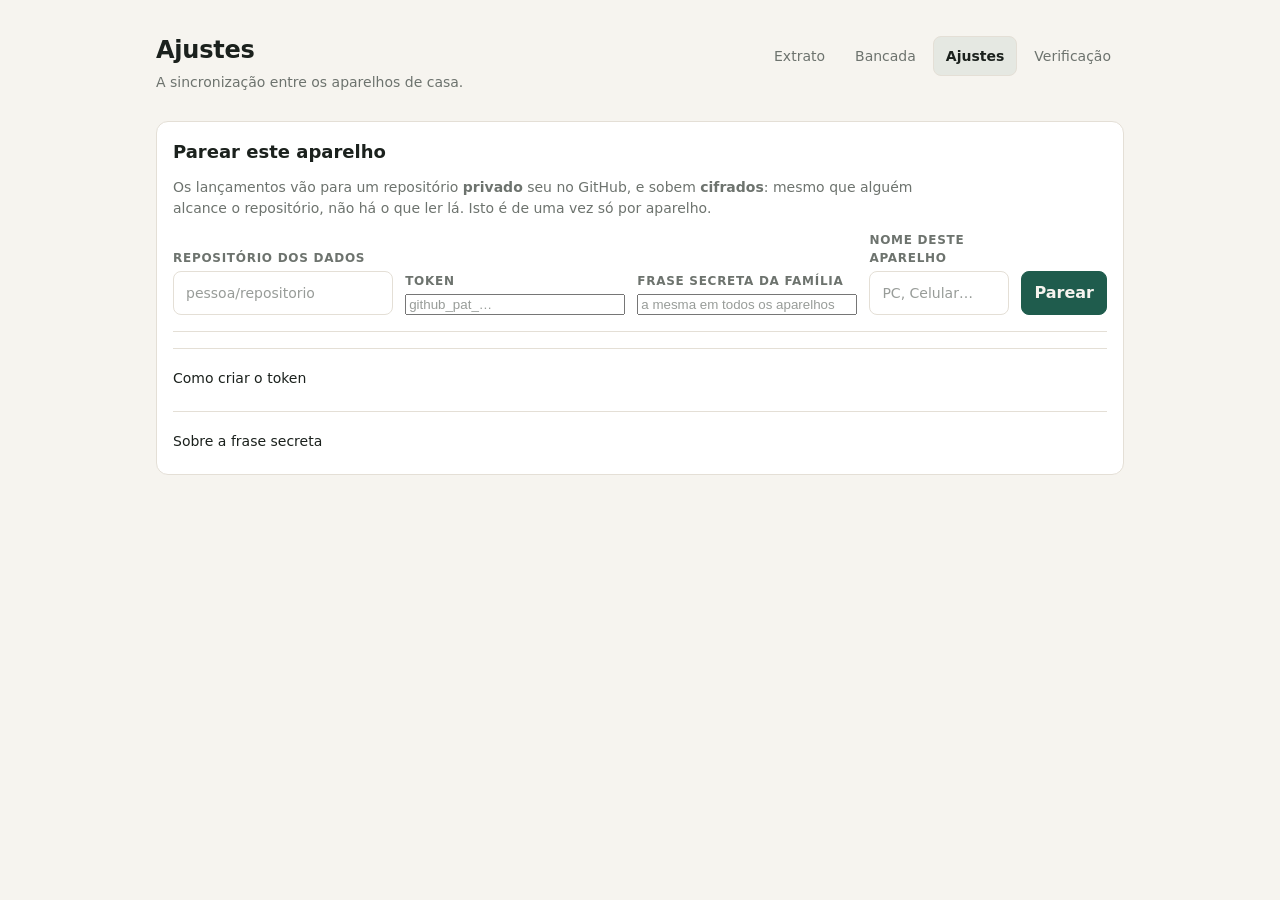
==== ajustes.html @ d8359dfd "Sincronização cifrada com o repositório privado O que sobe para o GitHub é ilegível: cada linha de e" ====
<!doctype html>
<html lang="pt-BR">
<head>
<meta charset="utf-8">
<meta name="viewport" content="width=device-width, initial-scale=1, viewport-fit=cover">
<title>Ajustes — App Finanças</title>
<meta name="description" content="Controle financeiro familiar, local e sincronizado.">
<link rel="manifest" href="manifest.webmanifest">
<meta name="theme-color" content="#16302b">
<link rel="stylesheet" href="css/base.css">
<link rel="stylesheet" href="css/bancada.css">
<link rel="stylesheet" href="css/ajustes.css">
</head>
<body class="pagina">

<header class="topo">
  <div class="identidade">
    <h1>Ajustes</h1>
    <p class="sub">A sincronização entre os aparelhos de casa.</p>
  </div>
  <nav class="navegacao" aria-label="Seções do app">
    <a href="extrato.html">Extrato</a>
    <a href="bancada.html">Bancada</a>
    <a href="ajustes.html" aria-current="page">Ajustes</a>
    <a href="verificacao.html">Verificação</a>
  </nav>
</header>

<main>

<p class="aviso" id="aviso" hidden></p>

<!-- Pareado: o estado, o botão e a saída. -->
<section class="cartao" id="painel-pareado" hidden>
  <h2>Sincronização</h2>

  <dl class="estado-sincronia" id="estado-sincronia"></dl>

  <div class="botoes">
    <button type="button" class="principal" id="b-sincronizar">Sincronizar agora</button>
    <span class="miudo" id="progresso"></span>
  </div>

  <p class="zona-perigo" id="zona-esquecer"></p>
</section>

<!-- Não pareado: o pareamento, que é de uma vez por aparelho. -->
<section class="cartao" id="painel-parear">
  <h2>Parear este aparelho</h2>

  <p class="nota">
    Os lançamentos vão para um repositório <strong>privado</strong> seu no GitHub, e sobem
    <strong>cifrados</strong>: mesmo que alguém alcance o repositório, não há o que ler lá.
    Isto é de uma vez só por aparelho.
  </p>

  <form class="formulario" id="f-parear">
    <div class="campo largo">
      <label for="p-repo">Repositório dos dados</label>
      <input type="text" id="p-repo" name="repo" autocomplete="off" spellcheck="false"
             placeholder="pessoa/repositorio">
    </div>

    <div class="campo largo">
      <label for="p-token">Token</label>
      <input type="password" id="p-token" name="token" autocomplete="off" spellcheck="false"
             placeholder="github_pat_…">
    </div>

    <div class="campo largo">
      <label for="p-frase">Frase secreta da família</label>
      <input type="password" id="p-frase" name="frase" autocomplete="off" spellcheck="false"
             placeholder="a mesma em todos os aparelhos">
    </div>

    <div class="campo">
      <label for="p-aparelho">Nome deste aparelho</label>
      <input type="text" id="p-aparelho" name="aparelho" autocomplete="off"
             placeholder="PC, Celular…">
    </div>

    <div class="campo acao">
      <button type="submit" class="principal">Parear</button>
    </div>
  </form>

  <details class="instrucoes">
    <summary>Como criar o token</summary>
    <ol>
      <li>
        Em <a href="https://github.com/settings/personal-access-tokens/new" target="_blank"
        rel="noopener">github.com/settings/personal-access-tokens/new</a>, crie um token
        <strong>fine-grained</strong>.
      </li>
      <li><strong>Repository access:</strong> <em>Only select repositories</em> → o repositório dos dados, e só ele.</li>
      <li><strong>Permissions → Repository permissions → Contents:</strong> <em>Read and write</em>.</li>
      <li><strong>Expiration:</strong> um ano. Token eterno é token esquecido.</li>
      <li>Copie o token e cole aqui. Ele fica só neste aparelho — nunca entra num lançamento, nunca sobe pro repositório.</li>
    </ol>
  </details>

  <details class="instrucoes">
    <summary>Sobre a frase secreta</summary>
    <p>
      É ela que cifra os seus lançamentos antes de subirem. Precisa ser <strong>a mesma nos
      dois aparelhos</strong> — o app confere, e recusa a errada antes de tocar em qualquer dado.
    </p>
    <p>
      <strong>Se você perdê-la, a cópia do GitHub vira ilegível</strong>, e nem eu nem o GitHub
      podem recuperar — é exatamente a propriedade que se quis comprar. O histórico continua
      inteiro dentro de cada aparelho. Guarde-a no gerenciador de senhas, ou no papel que você
      guarda bem.
    </p>
    <p>Frase, não PIN: quatro dígitos viram chave fraca.</p>
  </details>
</section>

</main>

<script type="module" src="js/ajustes.js"></script>
</body>
</html>
---- css/base.css ----
/* Fundações visuais. Os valores vêm de design/09-identidade.md — este arquivo é
   aquele documento virando pixel, e nada aqui deveria existir sem estar lá.

   Tudo vem de dentro do app: nenhuma fonte, ícone ou folha de fora
   (design/07-seguranca.md §3, zero requisição externa). */

:root {
  color-scheme: light dark;

  /* ── cor: papel ──────────────────────────────────────────────────────── */
  --fundo: #f6f4ef;
  --superficie: #ffffff;
  --borda: #e4dfd6;
  --borda-forte: #cdc5b8;
  --tinta: #1b211d;
  --tinta-fraca: #6d736e;
  --acento: #1f5c4d;
  --acento-fundo: #1f5c4d14;
  --alerta: #9b2c2c;
  --alerta-fundo: #9b2c2c14;
  --positivo: #1f6b3a;
  --atencao: #8a5a12;

  /* ── tipografia ──────────────────────────────────────────────────────── */
  --fonte: system-ui, -apple-system, "Segoe UI", Roboto, sans-serif;
  --mono: ui-monospace, "Cascadia Mono", "Segoe UI Mono", Menlo, Consolas, monospace;

  --t-miudo: 0.75rem;
  --t-apoio: 0.875rem;
  --t-corpo: 1rem;
  --t-secao: 1.125rem;
  --t-tela: 1.5rem;
  --t-destaque: 2.5rem;
  --t-digitando: 3.25rem;

  /* ── espaço: escala de 4 ─────────────────────────────────────────────── */
  --e1: 4px;
  --e2: 8px;
  --e3: 12px;
  --e4: 16px;
  --e6: 24px;
  --e8: 32px;
  --e12: 48px;

  --alvo: 44px;
  --leitura: 760px;

  /* ── superfície ──────────────────────────────────────────────────────── */
  --raio-controle: 8px;
  --raio-cartao: 12px;
  --raio-pilula: 999px;
}

@media (prefers-color-scheme: dark) {
  :root {
    --fundo: #121613;
    --superficie: #1a1f1c;
    --borda: #2b332e;
    --borda-forte: #3d4842;
    --tinta: #e8ebe8;
    --tinta-fraca: #98a09a;
    --acento: #6fcfae;
    --acento-fundo: #6fcfae1a;
    --alerta: #f08c8c;
    --alerta-fundo: #f08c8c1a;
    --positivo: #5fc98a;
    --atencao: #e0b263;
  }
}

* { box-sizing: border-box; }

html { -webkit-text-size-adjust: 100%; }

body {
  margin: 0;
  background: var(--fundo);
  color: var(--tinta);
  font: var(--t-corpo)/1.5 var(--fonte);
}

/* ── dinheiro ───────────────────────────────────────────────────────────── */
/* O componente mais importante do app: dinheiro aparece em toda tela.
   design/09-identidade.md §4 */

.dinheiro {
  font-variant-numeric: tabular-nums slashed-zero;
  font-feature-settings: "tnum" 1;
  white-space: nowrap; /* valor nunca parte no meio da linha */
}

.dinheiro .moeda {
  font-size: 0.78em;
  color: var(--tinta-fraca);
  margin-right: 0.15em;
}

.dinheiro .centavos {
  font-size: 0.7em;
  color: var(--tinta-fraca);
  vertical-align: 0.35em;
}

.dinheiro .til {
  font-size: 0.85em;
  color: var(--tinta-fraca);
  margin-right: 0.05em;
}

.dinheiro.destaque {
  font-size: var(--t-destaque);
  font-weight: 600;
  letter-spacing: -0.02em;
  line-height: 1.1;
}

/* ── controles ──────────────────────────────────────────────────────────── */

button,
.botao {
  font: inherit;
  font-size: var(--t-apoio);
  padding: var(--e2) var(--e3);
  min-height: var(--alvo);
  border: 1px solid var(--borda);
  border-radius: var(--raio-controle);
  background: var(--superficie);
  color: var(--tinta);
  cursor: pointer;
  transition: border-color 120ms, background-color 120ms, opacity 120ms;
}
button:hover { border-color: var(--borda-forte); }
button:disabled { opacity: 0.45; cursor: not-allowed; }
button.perigo { color: var(--alerta); }

button.principal {
  background: var(--acento);
  border-color: var(--acento);
  color: var(--fundo);
  font-size: var(--t-corpo);
  font-weight: 600;
}
@media (prefers-color-scheme: dark) {
  button.principal { color: #10211c; }
}

input[type="text"] {
  font: inherit;
  font-size: var(--t-apoio);
  padding: var(--e2) var(--e3);
  min-height: var(--alvo);
  min-width: 200px;
  flex: 1 1 200px;
  border: 1px solid var(--borda);
  border-radius: var(--raio-controle);
  background: var(--superficie);
  color: var(--tinta);
}

:focus-visible {
  outline: 2px solid var(--acento);
  outline-offset: 2px;
}

/* ── pílulas e chips ────────────────────────────────────────────────────── */

.pilulas {
  display: inline-flex;
  padding: 3px;
  gap: 2px;
  background: var(--fundo);
  border: 1px solid var(--borda);
  border-radius: var(--raio-pilula);
}
.pilulas button {
  min-height: 34px;
  padding: 0 var(--e3);
  border: 0;
  border-radius: var(--raio-pilula);
  background: transparent;
  color: var(--tinta-fraca);
  font-size: var(--t-apoio);
}
.pilulas button[aria-pressed="true"] {
  background: var(--superficie);
  color: var(--tinta);
  font-weight: 600;
  box-shadow: inset 0 0 0 1px var(--borda);
}

/* ── rótulo miúdo (cabeçalho de faixa) ──────────────────────────────────── */

.miudo {
  font-size: var(--t-miudo);
  font-weight: 600;
  text-transform: uppercase;
  letter-spacing: 0.06em;
  color: var(--tinta-fraca);
}

/* ── estados de linha (design/09 §7) ────────────────────────────────────── */

.previsto { opacity: 0.62; border-left: 2px dashed var(--borda-forte); padding-left: var(--e2); }
.vencido {
  background: var(--alerta-fundo);
  border-left: 3px solid var(--alerta);
  padding-left: var(--e2);
}

/* ── movimento: quase nenhum ────────────────────────────────────────────── */

@media (prefers-reduced-motion: reduce) {
  *, *::before, *::after { transition: none !important; animation: none !important; }
}

/* ── páginas de documentação/bancada ────────────────────────────────────── */

/* 760px é medida de TEXTO (--leitura). As telas do andar de cima são listas e
   tabelas de trabalho, e usam a mesma moldura mais larga — trocar de tela não
   pode mudar o chão debaixo do pé. */
.pagina { max-width: 1000px; margin: 0 auto; padding: 0 var(--e4) var(--e12); }

/* Onde o conteúdo é texto corrido, a medida de leitura continua valendo. */
.pagina .nota, .pagina .dica, .pagina .sub { max-width: var(--leitura); }

.topo { padding: var(--e8) 0 var(--e3); }
.topo h1 { margin: 0; font-size: var(--t-tela); font-weight: 600; letter-spacing: -0.01em; }
.topo .sub { margin: var(--e1) 0 0; color: var(--tinta-fraca); font-size: var(--t-apoio); }

.cartao {
  background: var(--superficie);
  border: 1px solid var(--borda);
  border-radius: var(--raio-cartao);
  padding: var(--e4);
  margin: var(--e4) 0;
}
.cartao h2 { margin: 0 0 var(--e3); font-size: var(--t-secao); font-weight: 600; }

.nota { margin: 0 0 var(--e3); color: var(--tinta-fraca); font-size: var(--t-apoio); }

.fatos { display: grid; grid-template-columns: auto 1fr; gap: var(--e1) var(--e3); margin: 0; }
.fatos dt { color: var(--tinta-fraca); font-size: var(--t-apoio); }
.fatos dd { margin: 0; font-family: var(--mono); font-size: var(--t-apoio); overflow-wrap: anywhere; }

.botoes { display: flex; flex-wrap: wrap; gap: var(--e2); align-items: center; }

.estado { margin-top: var(--e3); }
.estado:empty { display: none; }
.estado h3 { margin: var(--e3) 0 var(--e1); font-size: var(--t-miudo); text-transform: uppercase;
             letter-spacing: 0.06em; color: var(--tinta-fraca); }
.estado ul { margin: 0; padding-left: 18px; font-size: var(--t-apoio); }
.estado .vazio { color: var(--tinta-fraca); font-size: var(--t-apoio); }
.arquivada { color: var(--tinta-fraca); }

.placar { margin: var(--e3) 0 0; font-weight: 600; }
.placar.ok { color: var(--positivo); }
.placar.falhou { color: var(--alerta); }

.resultados, .eventos { margin: var(--e2) 0 0; padding-left: 20px; font-size: var(--t-apoio); }
.resultados li { margin: 3px 0; }
.resultados .grupo { color: var(--tinta-fraca); }
.resultados .passou::marker { color: var(--positivo); }
.resultados .falhou::marker { color: var(--alerta); }
.resultados .falhou { color: var(--alerta); }
.resultados pre {
  margin: var(--e1) 0 var(--e2); padding: var(--e2) var(--e3);
  background: var(--fundo); border: 1px solid var(--borda); border-radius: var(--raio-controle);
  font-family: var(--mono); font-size: var(--t-miudo); white-space: pre-wrap; color: var(--tinta);
}

.eventos { font-family: var(--mono); font-size: var(--t-miudo); }
.eventos li { margin: 2px 0; overflow-wrap: anywhere; }

.aviso {
  margin: var(--e3) 0 0; padding: var(--e2) var(--e3);
  border: 1px solid var(--atencao); border-radius: var(--raio-controle);
  color: var(--atencao); font-size: var(--t-apoio);
}

code { font-family: var(--mono); font-size: 0.9em; }

/* ── navegação do andar de cima ─────────────────────────────────────────── */
/* Um elo de texto no meio da frase não é caminho: as seções ficam no topo, à
   direita, do mesmo jeito em toda tela. No celular elas descem para a linha de
   baixo em vez de espremer o título. (O térreo não tem isto — D11.) */

.topo {
  display: flex;
  align-items: flex-start;
  justify-content: space-between;
  flex-wrap: wrap;
  gap: var(--e3) var(--e4);
}
.topo .identidade { min-width: 0; }

.navegacao { display: flex; flex-wrap: wrap; gap: var(--e1); padding-top: var(--e1); }
.navegacao a {
  display: inline-flex;
  align-items: center;
  min-height: 40px;
  padding: var(--e2) var(--e3);
  border: 1px solid transparent;
  border-radius: var(--raio-controle);
  color: var(--tinta-fraca);
  font-size: var(--t-apoio);
  text-decoration: none;
}
.navegacao a:hover { color: var(--tinta); border-color: var(--borda); }
.navegacao a[aria-current="page"] {
  color: var(--tinta);
  font-weight: 600;
  background: var(--acento-fundo);
  border-color: var(--borda);
}
---- css/bancada.css ----
/* Bancada — a tela de gerenciar. Valores de design/09-identidade.md.

   Ela é trabalho de sentar, e o caminho principal é o PC (04-categorias §7):
   aqui cabe densidade que a tela de captura não tolera. Mas densidade não é
   bagunça — três listas, três abas, e uma linha por item. */

/* ── abas ───────────────────────────────────────────────────────────────── */

.abas {
  display: flex;
  gap: var(--e1);
  margin-top: var(--e4);
  border-bottom: 1px solid var(--borda);
}

.abas [role="tab"] {
  min-height: 40px;
  padding: var(--e2) var(--e4);
  border: 0;
  border-bottom: 2px solid transparent;
  border-radius: 0;
  background: none;
  color: var(--tinta-fraca);
  font-size: var(--t-apoio);
}
.abas [role="tab"]:hover { color: var(--tinta); }
.abas [role="tab"][aria-selected="true"] {
  color: var(--tinta);
  border-bottom-color: var(--acento);
  font-weight: 600;
}

.abas .contador {
  margin-left: var(--e1);
  padding: 0 6px;
  border-radius: var(--raio-pilula);
  background: var(--fundo);
  color: var(--tinta-fraca);
  font-size: var(--t-miudo);
  font-variant-numeric: tabular-nums;
}
.abas .contador:empty { display: none; }

.painel { margin-top: 0; border-top-left-radius: 0; border-top-right-radius: 0; }
.painel[hidden] { display: none; }

/* ── formulário de criar ────────────────────────────────────────────────── */
/* Rótulo em cima, sempre visível: placeholder que some quando se digita é a
   forma mais barata de a pessoa esquecer em qual campo está. */

.formulario {
  display: flex;
  flex-wrap: wrap;
  align-items: flex-end;
  gap: var(--e3);
  padding-bottom: var(--e4);
  border-bottom: 1px solid var(--borda);
}

.campo { display: flex; flex-direction: column; gap: var(--e1); flex: 1 1 140px; min-width: 0; }
.campo.largo { flex: 2 1 220px; }
.campo.estreito { flex: 0 1 100px; }
.campo.acao { flex: 0 0 auto; }
.campo input[type="date"] { max-width: 190px; }

.campo label,
.campo .rotulo {
  font-size: var(--t-miudo);
  font-weight: 600;
  text-transform: uppercase;
  letter-spacing: 0.06em;
  color: var(--tinta-fraca);
}

.campo input[type="text"],
.campo input[type="number"],
.campo input[type="date"],
.campo select {
  font: inherit;
  font-size: var(--t-apoio);
  width: 100%;
  min-width: 0;
  flex: none;
  min-height: var(--alvo);
  padding: var(--e2) var(--e3);
  border: 1px solid var(--borda);
  border-radius: var(--raio-controle);
  background: var(--superficie);
  color: var(--tinta);
}
.campo input::placeholder { color: var(--tinta-fraca); opacity: 0.7; }

/* Os campos do cartão só existem quando o tipo é cartão (D13).
   `display` de folha de estilo vence o atributo `hidden` do HTML — sem a
   segunda linha o formulário pede limite pra conta corrente. */
.so-cartao { display: flex; flex-wrap: wrap; gap: var(--e3); flex: 1 1 100%; }
.so-cartao[hidden] { display: none; }

.formulario .dica {
  flex: 1 1 100%;
  margin: 0;
  color: var(--tinta-fraca);
  font-size: var(--t-apoio);
}

/* ── as listas ──────────────────────────────────────────────────────────── */

/* A LISTA é a grade, não cada linha: coluna só alinha de verdade quando todas
   as linhas compartilham a mesma grade. Com uma grade por linha, cada uma
   calculava a própria largura e o cabeçalho nunca batia com os valores. */
.itens {
  list-style: none;
  margin: 0;
  padding: 0;
  display: grid;
  grid-template-columns: minmax(130px, 1.2fr) minmax(0, 1.1fr) auto minmax(80px, auto) auto;
  align-items: center;
  column-gap: var(--e3);
}

/* Categoria e etiqueta: só nome, uso e ações. */
.itens.simples { grid-template-columns: minmax(130px, 1fr) minmax(80px, auto) auto; }

.item { display: contents; }
.item > * { padding: var(--e1) 0; border-bottom: 1px solid var(--borda); min-width: 0; }
.item:last-child > * { border-bottom: 0; }
.item:hover > * { background: var(--acento-fundo); }

.divisor, .vazio, .proximo { grid-column: 1 / -1; }

/* O nome é um botão porque clicar nele renomeia — renomear é livre e vale no
   passado inteiro, então não precisa de cerimônia. */
.item .nome {
  width: 100%;
  min-height: 36px;
  padding: var(--e1) var(--e2);
  border: 0;
  border-radius: var(--raio-controle);
  background: none;
  color: inherit;
  font: inherit;
  font-weight: 500;
  text-align: left;
  overflow: hidden;
  text-overflow: ellipsis;
  white-space: nowrap;
}
.item .nome:hover { background: var(--acento-fundo); }

.item .meta,
.item .uso {
  color: var(--tinta-fraca);
  font-size: var(--t-apoio);
  min-width: 0;
  overflow: hidden;
  text-overflow: ellipsis;
  white-space: nowrap;
}
.item .uso { text-align: right; }
.item .valor { text-align: right; font-weight: 600; white-space: nowrap; }
.item .sem-uso { opacity: 0.7; }

/* As ações só aparecem quando a linha é alcançada: vinte linhas com três botões
   acesos cada é mais ruído do que lista. No toque, onde não existe hover, elas
   ficam sempre visíveis. */
.item .acoes-item { display: flex; gap: var(--e1); align-items: center; justify-content: flex-end; }
.item .acoes-item .pergunta { color: var(--tinta-fraca); font-size: var(--t-apoio); }
.item .acoes-item button { min-height: 34px; }
.item .acoes-item button.perigo { border-color: var(--alerta); }

@media (hover: hover) {
  .item .acoes-item { opacity: 0; transition: opacity 120ms; }
  .item:hover .acoes-item,
  .item:focus-within .acoes-item,
  .item.confirmando .acoes-item { opacity: 1; }
}

.item.arquivada .nome,
.item.arquivada .meta,
.item.arquivada .valor { color: var(--tinta-fraca); }

.divisor {
  margin-top: var(--e4);
  padding: var(--e1) var(--e2) !important;
  border-bottom: 0 !important;
  font-size: var(--t-miudo);
  font-weight: 600;
  text-transform: uppercase;
  letter-spacing: 0.06em;
  color: var(--tinta-fraca);
}
.itens .divisor:first-child { margin-top: var(--e3); }

.vazio { color: var(--tinta-fraca); font-size: var(--t-apoio); padding: var(--e4) 0; }

.em-edicao {
  font: inherit;
  font-size: var(--t-apoio);
  width: 100%;
  min-height: 36px;
  padding: var(--e1) var(--e2);
  border: 1px solid var(--acento);
  border-radius: var(--raio-controle);
  background: var(--superficie);
  color: var(--tinta);
}

.elo {
  min-height: 34px;
  padding: var(--e1) var(--e2);
  border: 0;
  background: none;
  color: var(--tinta-fraca);
  font-size: var(--t-apoio);
  text-decoration: underline;
  text-decoration-color: var(--borda-forte);
  text-underline-offset: 4px;
}
.elo:hover { color: var(--tinta); }

/* No celular a bancada continua cabendo: a lista deixa de ser tabela e cada
   linha vira bloco. Tabela com rolagem horizontal é o que o design proíbe. */
@media (max-width: 600px) {
  .itens { display: block; }
  .item.colunas { display: none; }

  .item {
    display: grid;
    grid-template-columns: 1fr auto;
    row-gap: 2px;
    column-gap: var(--e3);
    padding: var(--e2) 0;
    border-bottom: 1px solid var(--borda);
  }
  .item > * { padding: 0; border-bottom: 0; }
  .item.subtotal > * { border-top: 0; padding: 0; }
  .item.subtotal { border-top: 1px solid var(--borda); margin-bottom: var(--e4); }
  .item .nome { grid-column: 1 / -1; }
  /* No celular sobra altura e falta largura: o detalhe quebra linha em vez de
     virar reticência. */
  .item .meta { grid-column: 1; white-space: normal; overflow: visible; }
  .item .valor { grid-column: 2; text-align: right; }
  .item .uso { grid-column: 1; text-align: left; }
  .item .acoes-item { grid-column: 2; }
  .abas [role="tab"] { padding: var(--e2) var(--e3); }
}

/* ── blocos, subtotais e cabeçalho de colunas ───────────────────────────── */
/* Faixa é bloco: cabeçalho em rótulo miúdo, subtotal na última linha separado
   por um fio, e 24px de respiro entre blocos — maior que os 16px entre itens,
   que é o que faz o olho entender que são coisas de naturezas diferentes
   (design/09-identidade.md §7). */

.titulo-bloco {
  margin: 0 0 var(--e3);
  font-size: var(--t-miudo);
  font-weight: 600;
  text-transform: uppercase;
  letter-spacing: 0.06em;
  color: var(--tinta-fraca);
}

.divisor .quantos {
  margin-left: var(--e2);
  color: var(--tinta-fraca);
  font-weight: 400;
  font-variant-numeric: tabular-nums;
}

.item.colunas > * { padding-bottom: var(--e2); }
.item.colunas span {
  font-size: var(--t-miudo);
  font-weight: 600;
  text-transform: uppercase;
  letter-spacing: 0.06em;
  color: var(--tinta-fraca);
}
.item.colunas .nome { padding-left: var(--e2); }

.item.subtotal > * {
  border-bottom: 0;
  border-top: 1px solid var(--borda);
  padding-top: var(--e2);
  padding-bottom: var(--e6);
}
.item.subtotal .nome {
  font-size: var(--t-miudo);
  font-weight: 600;
  text-transform: uppercase;
  letter-spacing: 0.06em;
  color: var(--tinta-fraca);
  padding-left: var(--e2);
}
.item.subtotal .valor { font-weight: 600; }

/* Vermelho onde ele informa: saldo negativo, conta estourada, dívida
   (09-identidade §3). Nunca em toda despesa, que apagaria o sinal. */
.item .valor.negativo .moeda,
.item .valor.negativo .centavos { color: inherit; opacity: 0.8; }
.item .valor.negativo { color: var(--alerta); }

/* ── o próximo passo ────────────────────────────────────────────────────── */
/* Conta e categoria são o mínimo sem o qual não dá pra lançar. Dizer isso uma
   vez, no lugar certo, é diferente de convidar pra configurar coisa opcional. */

.proximo {
  margin: var(--e4) 0 0;
  padding: var(--e2) var(--e3);
  border-left: 2px solid var(--acento);
  background: var(--acento-fundo);
  border-radius: 0 var(--raio-controle) var(--raio-controle) 0;
  color: var(--tinta-fraca);
  font-size: var(--t-apoio);
}
.proximo[hidden] { display: none; }
.proximo .elo { color: var(--tinta); }
---- css/ajustes.css ----
/* Ajustes — pareamento e sincronização. Valores de design/09-identidade.md.
   Os campos e listas vêm da bancada; aqui só o que é desta tela. */

.estado-sincronia {
  display: grid;
  grid-template-columns: auto 1fr;
  gap: var(--e2) var(--e4);
  margin: 0 0 var(--e4);
  padding-bottom: var(--e4);
  border-bottom: 1px solid var(--borda);
}
.estado-sincronia dt {
  color: var(--tinta-fraca);
  font-size: var(--t-miudo);
  font-weight: 600;
  text-transform: uppercase;
  letter-spacing: 0.06em;
  align-self: center;
}
.estado-sincronia dd { margin: 0; font-size: var(--t-apoio); }

/* Privado não é enfeite: é a proteção principal dos dados sincronizados, e o
   app só chega aqui depois de conferir (07-seguranca §4.2). */
.selo-privado {
  margin-left: var(--e2);
  padding: 1px var(--e2);
  border: 1px solid var(--borda);
  border-radius: var(--raio-pilula);
  color: var(--tinta-fraca);
  font-size: var(--t-miudo);
}

.botoes { display: flex; align-items: center; gap: var(--e3); flex-wrap: wrap; }

/* O recado da sincronização tem três tons, e o grave é outra categoria:
   repositório público não some sozinho nem se resolve depois. */
.aviso.ok { border-color: var(--borda-forte); color: var(--tinta); }
.aviso.erro { border-color: var(--atencao); color: var(--atencao); }
.aviso.grave {
  border: 2px solid var(--alerta);
  background: var(--alerta-fundo);
  color: var(--alerta);
  font-weight: 600;
}

.zona-perigo {
  display: flex;
  flex-wrap: wrap;
  align-items: center;
  gap: var(--e2);
  margin: var(--e4) 0 0;
  padding-top: var(--e3);
  border-top: 1px solid var(--borda);
  font-size: var(--t-apoio);
}
.zona-perigo .pergunta { color: var(--tinta-fraca); }
.zona-perigo button { min-height: 34px; }
.zona-perigo button.perigo { border-color: var(--alerta); }

/* As instruções ficam recolhidas: quem já pareou não precisa vê-las de novo. */
.instrucoes {
  margin-top: var(--e4);
  padding-top: var(--e3);
  border-top: 1px solid var(--borda);
  font-size: var(--t-apoio);
  color: var(--tinta-fraca);
}
.instrucoes summary {
  cursor: pointer;
  color: var(--tinta);
  font-size: var(--t-apoio);
  min-height: 34px;
  display: flex;
  align-items: center;
}
.instrucoes ol { margin: var(--e2) 0 0; padding-left: 20px; }
.instrucoes li { margin: var(--e2) 0; }
.instrucoes p { margin: var(--e2) 0; max-width: var(--leitura); }
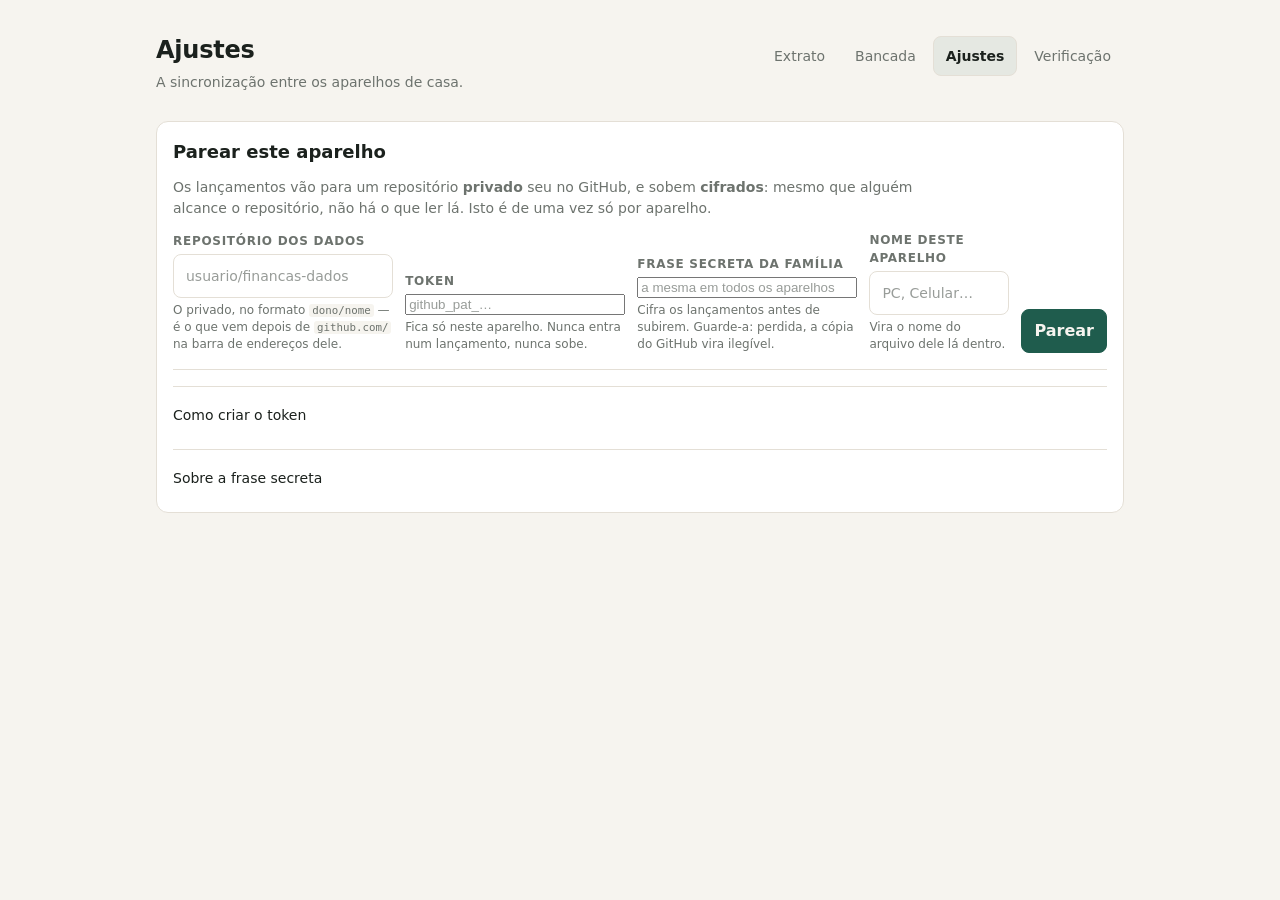
==== commit 19988cbd: "Ajustes: diz o que cada campo do pareamento espera O rótulo sozinho não ensinava o formato dono/nome" ====
--- a/ajustes.html
+++ b/ajustes.html
@@ -58,25 +58,31 @@
     <div class="campo largo">
       <label for="p-repo">Repositório dos dados</label>
       <input type="text" id="p-repo" name="repo" autocomplete="off" spellcheck="false"
-             placeholder="pessoa/repositorio">
+             placeholder="usuario/financas-dados">
+      <small class="pista">O privado, no formato <code>dono/nome</code> — é o que vem depois
+        de <code>github.com/</code> na barra de endereços dele.</small>
     </div>
 
     <div class="campo largo">
       <label for="p-token">Token</label>
       <input type="password" id="p-token" name="token" autocomplete="off" spellcheck="false"
              placeholder="github_pat_…">
+      <small class="pista">Fica só neste aparelho. Nunca entra num lançamento, nunca sobe.</small>
     </div>
 
     <div class="campo largo">
       <label for="p-frase">Frase secreta da família</label>
       <input type="password" id="p-frase" name="frase" autocomplete="off" spellcheck="false"
              placeholder="a mesma em todos os aparelhos">
+      <small class="pista">Cifra os lançamentos antes de subirem. Guarde-a: perdida, a cópia
+        do GitHub vira ilegível.</small>
     </div>
 
     <div class="campo">
       <label for="p-aparelho">Nome deste aparelho</label>
       <input type="text" id="p-aparelho" name="aparelho" autocomplete="off"
              placeholder="PC, Celular…">
+      <small class="pista">Vira o nome do arquivo dele lá dentro.</small>
     </div>
 
     <div class="campo acao">
--- a/css/ajustes.css
+++ b/css/ajustes.css
@@ -76,3 +76,16 @@
 .instrucoes ol { margin: var(--e2) 0 0; padding-left: 20px; }
 .instrucoes li { margin: var(--e2) 0; }
 .instrucoes p { margin: var(--e2) 0; max-width: var(--leitura); }
+
+/* A pista mora embaixo do campo, não no placeholder: placeholder some quando
+   se digita, e é justamente aí que a dúvida aparece. */
+.campo .pista {
+  color: var(--tinta-fraca);
+  font-size: var(--t-miudo);
+  line-height: 1.4;
+}
+.campo .pista code {
+  padding: 0 3px;
+  border-radius: 3px;
+  background: var(--fundo);
+}
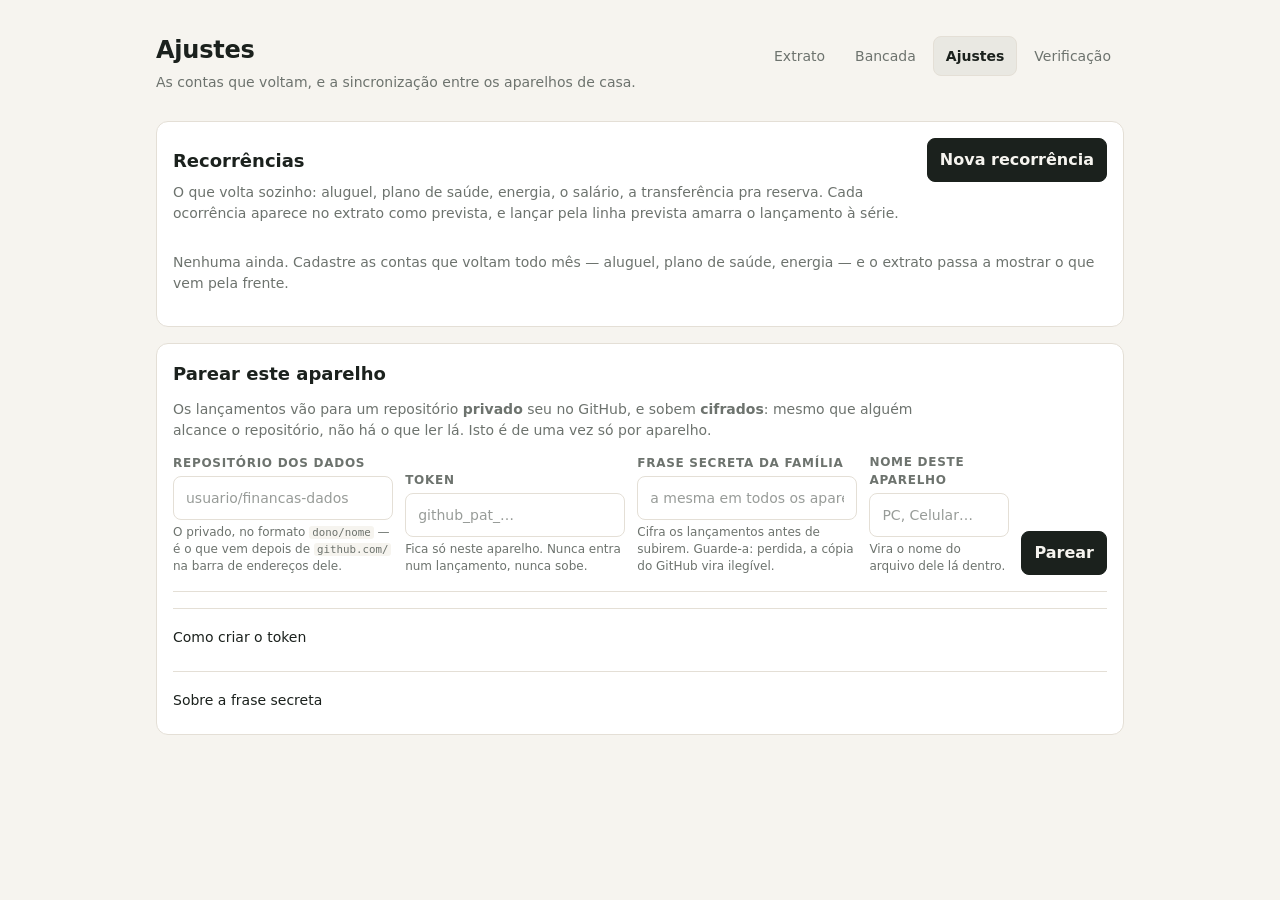
==== commit 71a9907b: "Fecha a alimentação: fila de pendências, devolução, conferência, fundir, recorrências - "Precisa de " ====
--- a/ajustes.html
+++ b/ajustes.html
@@ -16,7 +16,7 @@
 <header class="topo">
   <div class="identidade">
     <h1>Ajustes</h1>
-    <p class="sub">A sincronização entre os aparelhos de casa.</p>
+    <p class="sub">As contas que voltam, e a sincronização entre os aparelhos de casa.</p>
   </div>
   <nav class="navegacao" aria-label="Seções do app">
     <a href="extrato.html">Extrato</a>
@@ -24,11 +24,35 @@
     <a href="ajustes.html" aria-current="page">Ajustes</a>
     <a href="verificacao.html">Verificação</a>
   </nav>
+  <div class="nuvem" id="nuvem" hidden>
+    <span class="carimbo" data-papel="carimbo"></span>
+    <button type="button" class="bt-nuvem" data-papel="b-nuvem"
+            aria-label="Sincronizar agora" title="Sincronizar agora">
+      <svg viewBox="0 0 20 20" fill="none" stroke="currentColor" stroke-width="1.6"
+           stroke-linecap="round" stroke-linejoin="round" aria-hidden="true">
+        <path d="M6 15h8.2a3 3 0 0 0 .3-6 4.5 4.5 0 0 0-8.6-1.1A3.6 3.6 0 0 0 6 15z"/>
+      </svg>
+    </button>
+  </div>
 </header>
 
 <main>
 
 <p class="aviso" id="aviso" hidden></p>
+
+<!-- Recorrências: cadastradas uma vez, no andar de cima (design/03 §4). -->
+<section class="cartao" id="painel-recorrencias">
+  <div class="cabeca-secao">
+    <h2>Recorrências</h2>
+    <button type="button" class="principal" id="b-nova-recorrencia">Nova recorrência</button>
+  </div>
+  <p class="nota">
+    O que volta sozinho: aluguel, plano de saúde, energia, o salário, a transferência pra
+    reserva. Cada ocorrência aparece no extrato como prevista, e lançar pela linha prevista
+    amarra o lançamento à série.
+  </p>
+  <ul class="itens" id="lista-recorrencias"></ul>
+</section>
 
 <!-- Pareado: o estado, o botão e a saída. -->
 <section class="cartao" id="painel-pareado" hidden>
@@ -123,6 +147,76 @@
 
 </main>
 
+<dialog id="dialogo-recorrencia" class="dialogo-ciclo" aria-labelledby="titulo-recorrencia">
+  <form class="formulario" id="f-recorrencia">
+    <p class="titulo-bloco" id="titulo-recorrencia">Nova recorrência</p>
+
+    <div class="campo largo">
+      <span class="rotulo">Tipo</span>
+      <div class="pilulas" role="group" aria-label="Tipo da recorrência">
+        <button type="button" data-tipo-rec="despesa" data-tipo="despesa" aria-pressed="true">↓ despesa</button>
+        <button type="button" data-tipo-rec="receita" data-tipo="receita" aria-pressed="false">↑ receita</button>
+        <button type="button" data-tipo-rec="transferencia" data-tipo="transferencia" aria-pressed="false">→ transferência</button>
+      </div>
+    </div>
+    <div class="campo largo">
+      <label for="rec-nome">Nome</label>
+      <input type="text" id="rec-nome" name="nome" autocomplete="off" placeholder="o da categoria, se ficar vazio">
+    </div>
+    <div class="campo">
+      <label for="rec-conta">Conta</label>
+      <select id="rec-conta" name="conta"></select>
+    </div>
+    <div class="campo" id="campo-destino" hidden>
+      <label for="rec-destino">Para</label>
+      <select id="rec-destino" name="destino"></select>
+    </div>
+    <div class="campo" id="campo-categoria">
+      <label for="rec-categoria">Categoria</label>
+      <select id="rec-categoria" name="categoria"></select>
+    </div>
+    <div class="campo">
+      <label for="rec-tipo-valor">Valor</label>
+      <select id="rec-tipo-valor" name="tipoValor">
+        <option value="fixa">fixo</option>
+        <option value="variavel">estimado</option>
+      </select>
+    </div>
+    <div class="campo">
+      <label for="rec-valor" id="rotulo-valor-rec">Valor</label>
+      <input type="text" id="rec-valor" name="valor" inputmode="decimal" autocomplete="off" placeholder="0,00">
+    </div>
+    <div class="campo">
+      <label for="rec-periodicidade">Repete</label>
+      <select id="rec-periodicidade" name="periodicidade">
+        <option value="mensal">todo mês</option>
+        <option value="anual">todo ano</option>
+      </select>
+    </div>
+    <div class="campo estreito" id="campo-dia">
+      <label for="rec-dia">Dia</label>
+      <input type="number" id="rec-dia" name="dia" min="1" max="31">
+    </div>
+    <div class="campo">
+      <label for="rec-inicio">Começa em</label>
+      <input type="date" id="rec-inicio" name="inicio">
+    </div>
+    <div class="campo">
+      <label for="rec-fim">Termina em</label>
+      <input type="date" id="rec-fim" name="fim">
+    </div>
+    <p class="dica" id="dica-valor-rec"></p>
+    <p class="aviso erro" id="aviso-recorrencia" hidden></p>
+    <div class="campo acao">
+      <button type="submit" class="principal">Salvar</button>
+    </div>
+    <div class="campo acao">
+      <button type="button" id="b-cancelar-recorrencia">Cancelar</button>
+    </div>
+  </form>
+</dialog>
+
 <script type="module" src="js/ajustes.js"></script>
+<script type="module" src="js/recorrencias.js"></script>
 </body>
 </html>
--- a/css/base.css
+++ b/css/base.css
@@ -14,12 +14,30 @@
   --borda-forte: #cdc5b8;
   --tinta: #1b211d;
   --tinta-fraca: #6d736e;
-  --acento: #1f5c4d;
-  --acento-fundo: #1f5c4d14;
+  /* O destaque do app é NEUTRO: tinta sobre papel. Verde de destaque se
+     confundia com a área "em caixa", e cor no app tem só dois sentidos — o
+     tipo do lançamento e a área da conta (09-identidade §3). */
+  --acento: #1b211d;
+  --acento-fundo: #1b211d0f;
   --alerta: #9b2c2c;
   --alerta-fundo: #9b2c2c14;
   --positivo: #1f6b3a;
-  --atencao: #8a5a12;
+  --positivo-fundo: #1f6b3a14;
+  /* Aviso fala vermelho: o amarelo antigo se confundia com o mostarda dos
+     cartões, e o mostarda agora é só deles (09-identidade §3). */
+  --atencao: #9b2c2c;
+  /* Transferência não é gasto nem ganho: precisa de cor própria, fora do eixo
+     vermelho/verde, senão vira uma das duas coisas que ela não é. */
+  --transferencia: #3f5d8a;
+  --transferencia-fundo: #3f5d8a14;
+
+  /* A área de cada conta (09-identidade §3): estrutura, nunca valor. As cinco
+     ficam fora do vermelho, do verde e do azul, que são dos tipos. */
+  --area-caixa: #0f6e56;
+  --area-cartoes: #9a7710;
+  --area-investimentos: #6a62d0;
+  --area-dividas: #993c1d;
+  --area-folha: #5f5e5a;
 
   /* ── tipografia ──────────────────────────────────────────────────────── */
   --fonte: system-ui, -apple-system, "Segoe UI", Roboto, sans-serif;
@@ -59,16 +77,43 @@
     --borda-forte: #3d4842;
     --tinta: #e8ebe8;
     --tinta-fraca: #98a09a;
-    --acento: #6fcfae;
-    --acento-fundo: #6fcfae1a;
+    --acento: #e8ebe8;
+    --acento-fundo: #e8ebe814;
     --alerta: #f08c8c;
     --alerta-fundo: #f08c8c1a;
     --positivo: #5fc98a;
-    --atencao: #e0b263;
+    --positivo-fundo: #5fc98a1a;
+    --atencao: #f08c8c;
+    --transferencia: #8fb3e0;
+    --transferencia-fundo: #8fb3e01a;
+    --area-caixa: #5dcaa5;
+    --area-cartoes: #d9b23a;
+    --area-investimentos: #afa9ec;
+    --area-dividas: #f0997b;
+    --area-folha: #b4b2a9;
   }
 }
 
+/* Quem leva data-area herda a cor da sua área em --area e --area-fundo. */
+[data-area="caixa"] { --area: var(--area-caixa); }
+[data-area="cartoes"] { --area: var(--area-cartoes); }
+[data-area="investimentos"] { --area: var(--area-investimentos); }
+[data-area="dividas"] { --area: var(--area-dividas); }
+[data-area="folha"] { --area: var(--area-folha); }
+/* A transferência não é de área nenhuma: é dinheiro trocando de bolso, e leva
+   a cor do próprio tipo. */
+[data-area="transferencia"] { --area: var(--transferencia); }
+[data-area] { --area-fundo: color-mix(in srgb, var(--area) 14%, transparent); }
+
 * { box-sizing: border-box; }
+
+/* O atributo `hidden` esconde — ponto.
+   Qualquer regra de `display` numa folha de estilo vence o `hidden` do HTML,
+   porque o estilo do navegador para `[hidden]` tem a menor força que existe.
+   Isso já escondeu mal três coisas neste app (o apagar na captura, os campos
+   de cartão, o painel de etiquetas), e cada vez o sintoma foi diferente. Uma
+   linha aqui acaba com a família inteira de defeitos. */
+[hidden] { display: none !important; }
 
 html { -webkit-text-size-adjust: 100%; }
 
@@ -133,15 +178,14 @@
 button:disabled { opacity: 0.45; cursor: not-allowed; }
 button.perigo { color: var(--alerta); }
 
+/* Dentro de uma área, o botão principal veste a cor dela — e por isso ele
+   abre naquela área (08-telas §4.1). Fora de área, é o destaque neutro. */
 button.principal {
-  background: var(--acento);
-  border-color: var(--acento);
+  background: var(--area, var(--acento));
+  border-color: var(--area, var(--acento));
   color: var(--fundo);
   font-size: var(--t-corpo);
   font-weight: 600;
-}
-@media (prefers-color-scheme: dark) {
-  button.principal { color: #10211c; }
 }
 
 input[type="text"] {
@@ -271,11 +315,14 @@
 .eventos { font-family: var(--mono); font-size: var(--t-miudo); }
 .eventos li { margin: 2px 0; overflow-wrap: anywhere; }
 
+/* Aviso é informação, não alarme: tom neutro. Só o erro de verdade (.erro)
+   fala vermelho — senão "fusão desfeita" pareceria uma falha. */
 .aviso {
   margin: var(--e3) 0 0; padding: var(--e2) var(--e3);
-  border: 1px solid var(--atencao); border-radius: var(--raio-controle);
-  color: var(--atencao); font-size: var(--t-apoio);
-}
+  border: 1px solid var(--borda-forte); border-radius: var(--raio-controle);
+  color: var(--tinta); font-size: var(--t-apoio);
+}
+.aviso.erro { border-color: var(--alerta); color: var(--alerta); }
 
 code { font-family: var(--mono); font-size: 0.9em; }
 
@@ -312,3 +359,115 @@
   background: var(--acento-fundo);
   border-color: var(--borda);
 }
+
+/* ── o carimbo da sincronização ─────────────────────────────────────────── */
+/* Fica no topo de toda tela do andar de cima: a última vez que os aparelhos se
+   falaram, e um botão pra forçar agora. Divergência silenciosa entre aparelhos
+   é o pior cenário da sincronização, e a única defesa é ela nunca ser silenciosa
+   (design/06-sincronizacao.md §9). */
+
+.nuvem {
+  display: flex;
+  align-items: center;
+  gap: var(--e2);
+  padding-top: var(--e1);
+}
+.nuvem[hidden] { display: none; }
+
+.carimbo { color: var(--tinta-fraca); font-size: var(--t-miudo); }
+.carimbo.erro { color: var(--atencao); }
+.carimbo.grave { color: var(--alerta); font-weight: 600; }
+
+.bt-nuvem {
+  display: inline-flex;
+  align-items: center;
+  justify-content: center;
+  width: 40px;
+  min-height: 40px;
+  padding: 0;
+  border: 1px solid transparent;
+  border-radius: var(--raio-controle);
+  background: none;
+  color: var(--tinta-fraca);
+}
+.bt-nuvem:hover { color: var(--tinta); border-color: var(--borda); }
+.bt-nuvem svg { width: 20px; height: 20px; }
+.bt-nuvem.girando { color: var(--acento); }
+.bt-nuvem:disabled { opacity: 0.6; cursor: progress; }
+
+/* ── abas (bancada e extrato) ────────────────────────────────────────── */
+
+.abas {
+  display: flex;
+  gap: var(--e1);
+  margin-top: var(--e4);
+  border-bottom: 1px solid var(--borda);
+  /* No celular as abas rolam de lado em vez de quebrar o rótulo. */
+  overflow-x: auto;
+  scrollbar-width: none;
+}
+
+.abas [role="tab"] {
+  flex: none;
+  white-space: nowrap;
+  min-height: 40px;
+  padding: var(--e2) var(--e4);
+  border: 0;
+  border-bottom: 2px solid transparent;
+  border-radius: 0;
+  background: none;
+  color: var(--tinta-fraca);
+  font-size: var(--t-apoio);
+}
+.abas [role="tab"]:hover { color: var(--tinta); }
+.abas [role="tab"][aria-selected="true"] {
+  color: var(--tinta);
+  border-bottom-color: var(--acento);
+  font-weight: 600;
+}
+
+.abas .contador {
+  margin-left: var(--e1);
+  padding: 0 6px;
+  border-radius: var(--raio-pilula);
+  background: var(--fundo);
+  color: var(--tinta-fraca);
+  font-size: var(--t-miudo);
+  font-variant-numeric: tabular-nums;
+}
+.abas .contador:empty { display: none; }
+
+/* A bolinha da área: a cor com forma, para não ser a única informação. */
+.ponto-area {
+  display: inline-block;
+  width: 9px;
+  height: 9px;
+  margin-right: var(--e2);
+  border-radius: 50%;
+  background: var(--area, var(--borda-forte));
+  vertical-align: 1px;
+}
+
+/* Despesa e receita escolhidas levam a cor do tipo: o que se vê antes de
+   salvar é o que se verá na linha do extrato (09-identidade §3). */
+.pilulas button[data-tipo="despesa"][aria-pressed="true"],
+.pilulas button[data-natureza="despesa"][aria-pressed="true"] {
+  background: var(--alerta-fundo);
+  color: var(--alerta);
+  box-shadow: inset 0 0 0 1.5px var(--alerta);
+}
+.pilulas button[data-tipo="receita"][aria-pressed="true"],
+.pilulas button[data-natureza="receita"][aria-pressed="true"] {
+  background: var(--positivo-fundo);
+  color: var(--positivo);
+  box-shadow: inset 0 0 0 1.5px var(--positivo);
+}
+
+/* A janela veste a área da conta que está nela: lançar no cartão é uma janela
+   mostarda, e transferir é uma janela azul (09-identidade §3). */
+dialog[data-area] { border-top: 4px solid var(--area); }
+.pilulas button[data-tipo="transferencia"][aria-pressed="true"] {
+  background: var(--transferencia-fundo);
+  color: var(--transferencia);
+  box-shadow: inset 0 0 0 1.5px var(--transferencia);
+}
--- a/css/bancada.css
+++ b/css/bancada.css
@@ -3,43 +3,6 @@
    Ela é trabalho de sentar, e o caminho principal é o PC (04-categorias §7):
    aqui cabe densidade que a tela de captura não tolera. Mas densidade não é
    bagunça — três listas, três abas, e uma linha por item. */
-
-/* ── abas ───────────────────────────────────────────────────────────────── */
-
-.abas {
-  display: flex;
-  gap: var(--e1);
-  margin-top: var(--e4);
-  border-bottom: 1px solid var(--borda);
-}
-
-.abas [role="tab"] {
-  min-height: 40px;
-  padding: var(--e2) var(--e4);
-  border: 0;
-  border-bottom: 2px solid transparent;
-  border-radius: 0;
-  background: none;
-  color: var(--tinta-fraca);
-  font-size: var(--t-apoio);
-}
-.abas [role="tab"]:hover { color: var(--tinta); }
-.abas [role="tab"][aria-selected="true"] {
-  color: var(--tinta);
-  border-bottom-color: var(--acento);
-  font-weight: 600;
-}
-
-.abas .contador {
-  margin-left: var(--e1);
-  padding: 0 6px;
-  border-radius: var(--raio-pilula);
-  background: var(--fundo);
-  color: var(--tinta-fraca);
-  font-size: var(--t-miudo);
-  font-variant-numeric: tabular-nums;
-}
-.abas .contador:empty { display: none; }
 
 .painel { margin-top: 0; border-top-left-radius: 0; border-top-right-radius: 0; }
 .painel[hidden] { display: none; }
@@ -73,6 +36,7 @@
 }
 
 .campo input[type="text"],
+.campo input[type="password"],
 .campo input[type="number"],
 .campo input[type="date"],
 .campo select {
@@ -314,3 +278,23 @@
 }
 .proximo[hidden] { display: none; }
 .proximo .elo { color: var(--tinta); }
+
+/* ── o ciclo do cartão ──────────────────────────────────────────────────── */
+
+.dialogo-ciclo {
+  width: min(520px, calc(100vw - 2 * var(--e4)));
+  padding: var(--e4);
+  border: 1px solid var(--borda);
+  border-radius: var(--raio-cartao);
+  background: var(--superficie);
+  color: var(--tinta);
+}
+.dialogo-ciclo::backdrop { background: #0006; }
+.dialogo-ciclo .formulario { padding-bottom: 0; border-bottom: 0; }
+.dialogo-ciclo .titulo-bloco { flex: 1 1 100%; margin: 0; }
+
+/* O bloco de contas leva a cor da área, a mesma do extrato. */
+.divisor[data-area] { color: var(--area); }
+
+/* O "criar conta" veste a cor do tipo escolhido: cartão de crédito, mostarda. */
+#f-conta [type="submit"] { transition: background-color 120ms, border-color 120ms; }
--- a/css/ajustes.css
+++ b/css/ajustes.css
@@ -89,3 +89,15 @@
   border-radius: 3px;
   background: var(--fundo);
 }
+
+/* ── recorrências ───────────────────────────────────────────────────────── */
+
+.cabeca-secao { display: flex; justify-content: space-between; align-items: center; gap: var(--e3); }
+.cabeca-secao h2 { margin: 0; }
+#painel-recorrencias { margin-bottom: var(--e4); }
+#lista-recorrencias .nome .ponto-area { width: 8px; height: 8px; }
+#lista-recorrencias .meta { white-space: normal; }
+.dialogo-ciclo .pilulas { align-self: flex-start; }
+/* O tipo ocupa a linha inteira: três pílulas espremidas quebravam o rótulo. */
+#f-recorrencia .campo:first-of-type { flex: 1 1 100%; }
+#f-recorrencia .pilulas button { white-space: nowrap; }
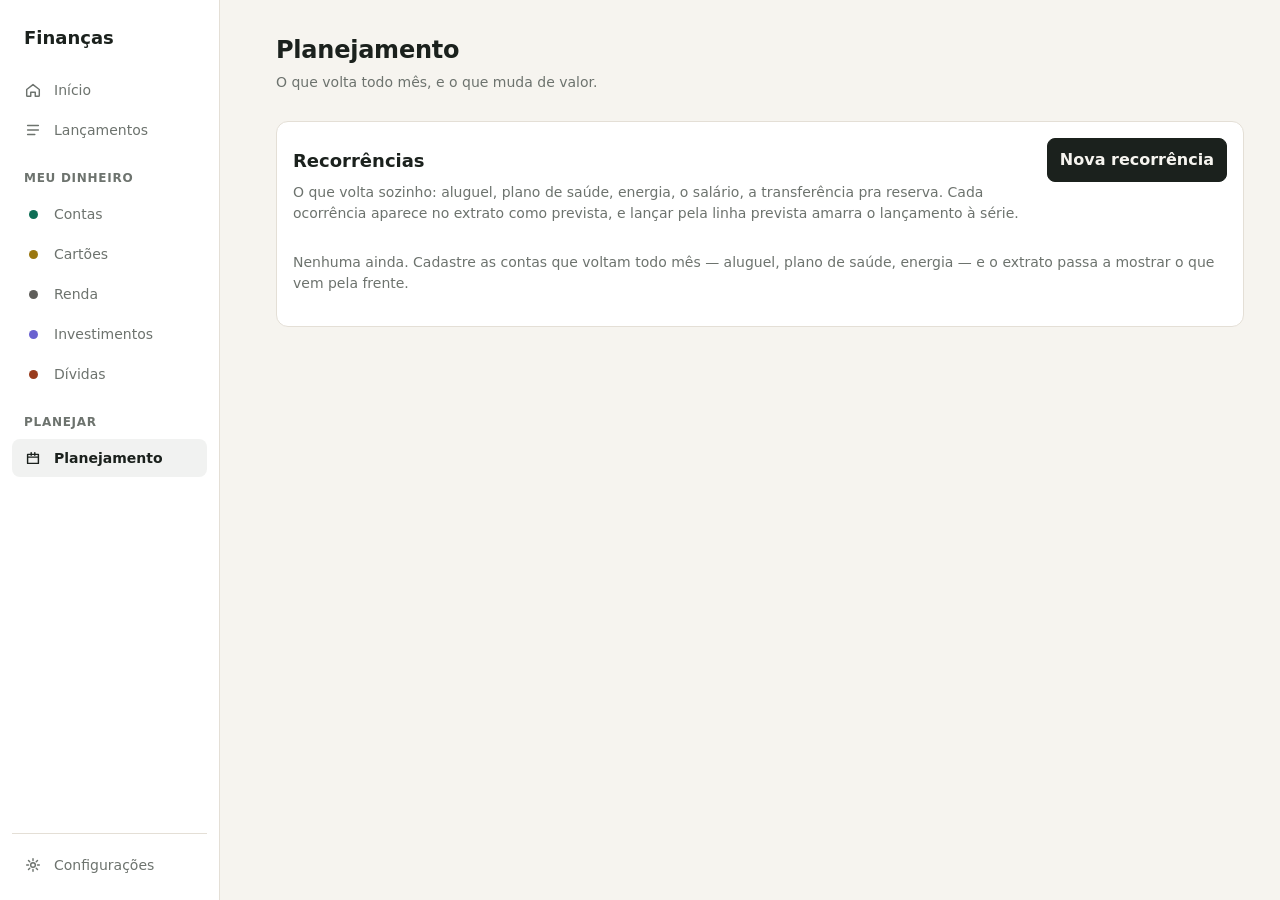
==== commit 7df2ba9c: "Telas reestruturadas: Início, Lançamentos, Meu dinheiro, Planejamento, Configurações - Moldura comum" ====
--- a/ajustes.html
+++ b/ajustes.html
@@ -2,221 +2,9 @@
 <html lang="pt-BR">
 <head>
 <meta charset="utf-8">
-<meta name="viewport" content="width=device-width, initial-scale=1, viewport-fit=cover">
-<title>Ajustes — App Finanças</title>
-<meta name="description" content="Controle financeiro familiar, local e sincronizado.">
-<link rel="manifest" href="manifest.webmanifest">
-<meta name="theme-color" content="#16302b">
-<link rel="stylesheet" href="css/base.css">
-<link rel="stylesheet" href="css/bancada.css">
-<link rel="stylesheet" href="css/ajustes.css">
+<meta http-equiv="refresh" content="0; url=planejamento.html">
+<title>App Finanças</title>
+<script>location.replace('planejamento.html' + location.hash);</script>
 </head>
-<body class="pagina">
-
-<header class="topo">
-  <div class="identidade">
-    <h1>Ajustes</h1>
-    <p class="sub">As contas que voltam, e a sincronização entre os aparelhos de casa.</p>
-  </div>
-  <nav class="navegacao" aria-label="Seções do app">
-    <a href="extrato.html">Extrato</a>
-    <a href="bancada.html">Bancada</a>
-    <a href="ajustes.html" aria-current="page">Ajustes</a>
-    <a href="verificacao.html">Verificação</a>
-  </nav>
-  <div class="nuvem" id="nuvem" hidden>
-    <span class="carimbo" data-papel="carimbo"></span>
-    <button type="button" class="bt-nuvem" data-papel="b-nuvem"
-            aria-label="Sincronizar agora" title="Sincronizar agora">
-      <svg viewBox="0 0 20 20" fill="none" stroke="currentColor" stroke-width="1.6"
-           stroke-linecap="round" stroke-linejoin="round" aria-hidden="true">
-        <path d="M6 15h8.2a3 3 0 0 0 .3-6 4.5 4.5 0 0 0-8.6-1.1A3.6 3.6 0 0 0 6 15z"/>
-      </svg>
-    </button>
-  </div>
-</header>
-
-<main>
-
-<p class="aviso" id="aviso" hidden></p>
-
-<!-- Recorrências: cadastradas uma vez, no andar de cima (design/03 §4). -->
-<section class="cartao" id="painel-recorrencias">
-  <div class="cabeca-secao">
-    <h2>Recorrências</h2>
-    <button type="button" class="principal" id="b-nova-recorrencia">Nova recorrência</button>
-  </div>
-  <p class="nota">
-    O que volta sozinho: aluguel, plano de saúde, energia, o salário, a transferência pra
-    reserva. Cada ocorrência aparece no extrato como prevista, e lançar pela linha prevista
-    amarra o lançamento à série.
-  </p>
-  <ul class="itens" id="lista-recorrencias"></ul>
-</section>
-
-<!-- Pareado: o estado, o botão e a saída. -->
-<section class="cartao" id="painel-pareado" hidden>
-  <h2>Sincronização</h2>
-
-  <dl class="estado-sincronia" id="estado-sincronia"></dl>
-
-  <div class="botoes">
-    <button type="button" class="principal" id="b-sincronizar">Sincronizar agora</button>
-    <span class="miudo" id="progresso"></span>
-  </div>
-
-  <p class="zona-perigo" id="zona-esquecer"></p>
-</section>
-
-<!-- Não pareado: o pareamento, que é de uma vez por aparelho. -->
-<section class="cartao" id="painel-parear">
-  <h2>Parear este aparelho</h2>
-
-  <p class="nota">
-    Os lançamentos vão para um repositório <strong>privado</strong> seu no GitHub, e sobem
-    <strong>cifrados</strong>: mesmo que alguém alcance o repositório, não há o que ler lá.
-    Isto é de uma vez só por aparelho.
-  </p>
-
-  <form class="formulario" id="f-parear">
-    <div class="campo largo">
-      <label for="p-repo">Repositório dos dados</label>
-      <input type="text" id="p-repo" name="repo" autocomplete="off" spellcheck="false"
-             placeholder="usuario/financas-dados">
-      <small class="pista">O privado, no formato <code>dono/nome</code> — é o que vem depois
-        de <code>github.com/</code> na barra de endereços dele.</small>
-    </div>
-
-    <div class="campo largo">
-      <label for="p-token">Token</label>
-      <input type="password" id="p-token" name="token" autocomplete="off" spellcheck="false"
-             placeholder="github_pat_…">
-      <small class="pista">Fica só neste aparelho. Nunca entra num lançamento, nunca sobe.</small>
-    </div>
-
-    <div class="campo largo">
-      <label for="p-frase">Frase secreta da família</label>
-      <input type="password" id="p-frase" name="frase" autocomplete="off" spellcheck="false"
-             placeholder="a mesma em todos os aparelhos">
-      <small class="pista">Cifra os lançamentos antes de subirem. Guarde-a: perdida, a cópia
-        do GitHub vira ilegível.</small>
-    </div>
-
-    <div class="campo">
-      <label for="p-aparelho">Nome deste aparelho</label>
-      <input type="text" id="p-aparelho" name="aparelho" autocomplete="off"
-             placeholder="PC, Celular…">
-      <small class="pista">Vira o nome do arquivo dele lá dentro.</small>
-    </div>
-
-    <div class="campo acao">
-      <button type="submit" class="principal">Parear</button>
-    </div>
-  </form>
-
-  <details class="instrucoes">
-    <summary>Como criar o token</summary>
-    <ol>
-      <li>
-        Em <a href="https://github.com/settings/personal-access-tokens/new" target="_blank"
-        rel="noopener">github.com/settings/personal-access-tokens/new</a>, crie um token
-        <strong>fine-grained</strong>.
-      </li>
-      <li><strong>Repository access:</strong> <em>Only select repositories</em> → o repositório dos dados, e só ele.</li>
-      <li><strong>Permissions → Repository permissions → Contents:</strong> <em>Read and write</em>.</li>
-      <li><strong>Expiration:</strong> um ano. Token eterno é token esquecido.</li>
-      <li>Copie o token e cole aqui. Ele fica só neste aparelho — nunca entra num lançamento, nunca sobe pro repositório.</li>
-    </ol>
-  </details>
-
-  <details class="instrucoes">
-    <summary>Sobre a frase secreta</summary>
-    <p>
-      É ela que cifra os seus lançamentos antes de subirem. Precisa ser <strong>a mesma nos
-      dois aparelhos</strong> — o app confere, e recusa a errada antes de tocar em qualquer dado.
-    </p>
-    <p>
-      <strong>Se você perdê-la, a cópia do GitHub vira ilegível</strong>, e nem eu nem o GitHub
-      podem recuperar — é exatamente a propriedade que se quis comprar. O histórico continua
-      inteiro dentro de cada aparelho. Guarde-a no gerenciador de senhas, ou no papel que você
-      guarda bem.
-    </p>
-    <p>Frase, não PIN: quatro dígitos viram chave fraca.</p>
-  </details>
-</section>
-
-</main>
-
-<dialog id="dialogo-recorrencia" class="dialogo-ciclo" aria-labelledby="titulo-recorrencia">
-  <form class="formulario" id="f-recorrencia">
-    <p class="titulo-bloco" id="titulo-recorrencia">Nova recorrência</p>
-
-    <div class="campo largo">
-      <span class="rotulo">Tipo</span>
-      <div class="pilulas" role="group" aria-label="Tipo da recorrência">
-        <button type="button" data-tipo-rec="despesa" data-tipo="despesa" aria-pressed="true">↓ despesa</button>
-        <button type="button" data-tipo-rec="receita" data-tipo="receita" aria-pressed="false">↑ receita</button>
-        <button type="button" data-tipo-rec="transferencia" data-tipo="transferencia" aria-pressed="false">→ transferência</button>
-      </div>
-    </div>
-    <div class="campo largo">
-      <label for="rec-nome">Nome</label>
-      <input type="text" id="rec-nome" name="nome" autocomplete="off" placeholder="o da categoria, se ficar vazio">
-    </div>
-    <div class="campo">
-      <label for="rec-conta">Conta</label>
-      <select id="rec-conta" name="conta"></select>
-    </div>
-    <div class="campo" id="campo-destino" hidden>
-      <label for="rec-destino">Para</label>
-      <select id="rec-destino" name="destino"></select>
-    </div>
-    <div class="campo" id="campo-categoria">
-      <label for="rec-categoria">Categoria</label>
-      <select id="rec-categoria" name="categoria"></select>
-    </div>
-    <div class="campo">
-      <label for="rec-tipo-valor">Valor</label>
-      <select id="rec-tipo-valor" name="tipoValor">
-        <option value="fixa">fixo</option>
-        <option value="variavel">estimado</option>
-      </select>
-    </div>
-    <div class="campo">
-      <label for="rec-valor" id="rotulo-valor-rec">Valor</label>
-      <input type="text" id="rec-valor" name="valor" inputmode="decimal" autocomplete="off" placeholder="0,00">
-    </div>
-    <div class="campo">
-      <label for="rec-periodicidade">Repete</label>
-      <select id="rec-periodicidade" name="periodicidade">
-        <option value="mensal">todo mês</option>
-        <option value="anual">todo ano</option>
-      </select>
-    </div>
-    <div class="campo estreito" id="campo-dia">
-      <label for="rec-dia">Dia</label>
-      <input type="number" id="rec-dia" name="dia" min="1" max="31">
-    </div>
-    <div class="campo">
-      <label for="rec-inicio">Começa em</label>
-      <input type="date" id="rec-inicio" name="inicio">
-    </div>
-    <div class="campo">
-      <label for="rec-fim">Termina em</label>
-      <input type="date" id="rec-fim" name="fim">
-    </div>
-    <p class="dica" id="dica-valor-rec"></p>
-    <p class="aviso erro" id="aviso-recorrencia" hidden></p>
-    <div class="campo acao">
-      <button type="submit" class="principal">Salvar</button>
-    </div>
-    <div class="campo acao">
-      <button type="button" id="b-cancelar-recorrencia">Cancelar</button>
-    </div>
-  </form>
-</dialog>
-
-<script type="module" src="js/ajustes.js"></script>
-<script type="module" src="js/recorrencias.js"></script>
-</body>
+<body><p>Esta tela mudou de lugar: <a href="planejamento.html">planejamento.html</a>.</p></body>
 </html>
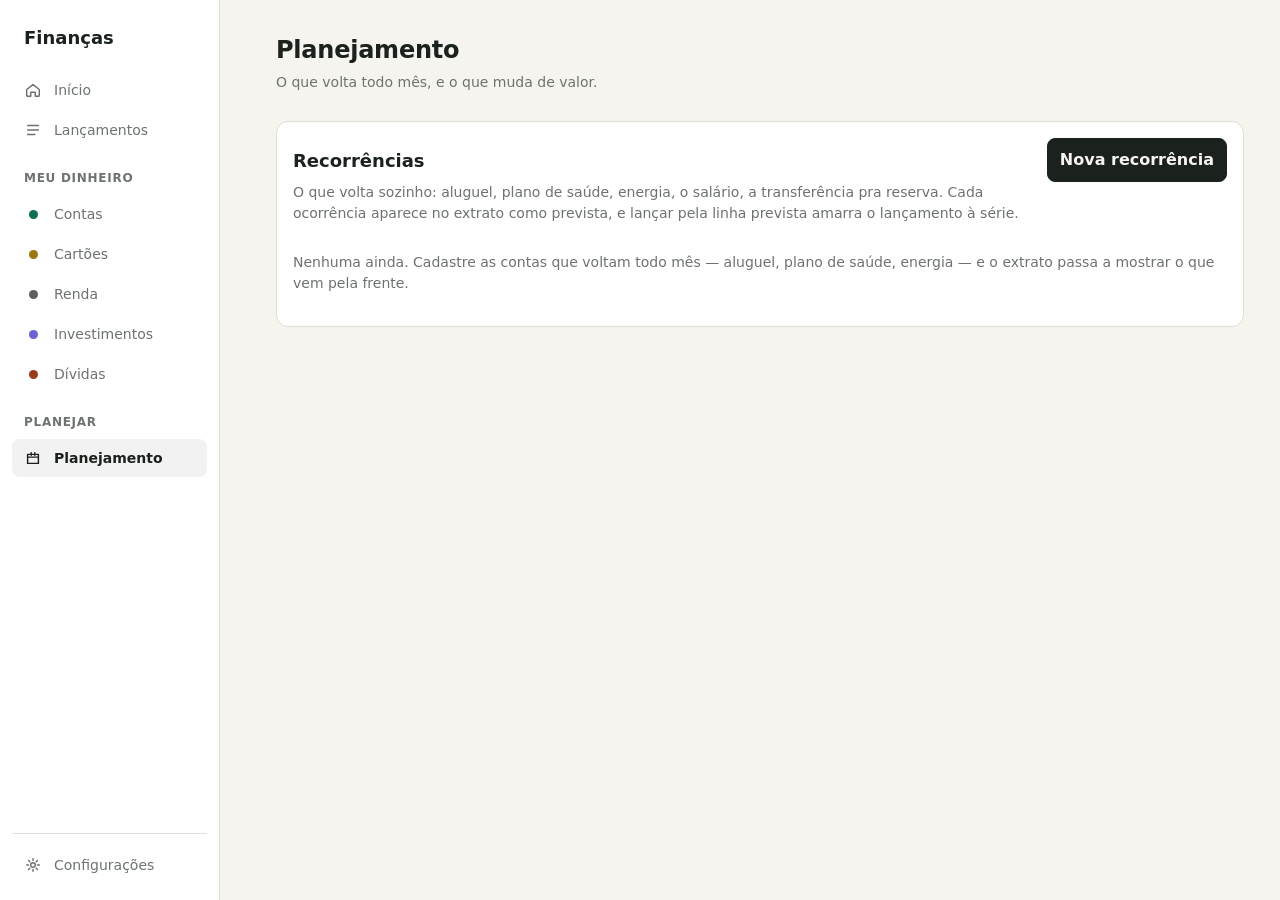
==== commit c4bdefe6: "Uma página só: o andar de cima em app.html, com rotas no endereço - app.html#/contas, #/configuracoe" ====
--- a/ajustes.html
+++ b/ajustes.html
@@ -2,9 +2,9 @@
 <html lang="pt-BR">
 <head>
 <meta charset="utf-8">
-<meta http-equiv="refresh" content="0; url=planejamento.html">
+<meta http-equiv="refresh" content="0; url=app.html#/planejamento">
 <title>App Finanças</title>
-<script>location.replace('planejamento.html' + location.hash);</script>
+<script>location.replace('app.html#/planejamento');</script>
 </head>
-<body><p>Esta tela mudou de lugar: <a href="planejamento.html">planejamento.html</a>.</p></body>
+<body><p>Esta tela mudou de lugar: <a href="app.html#/planejamento">app.html#/planejamento</a>.</p></body>
 </html>
